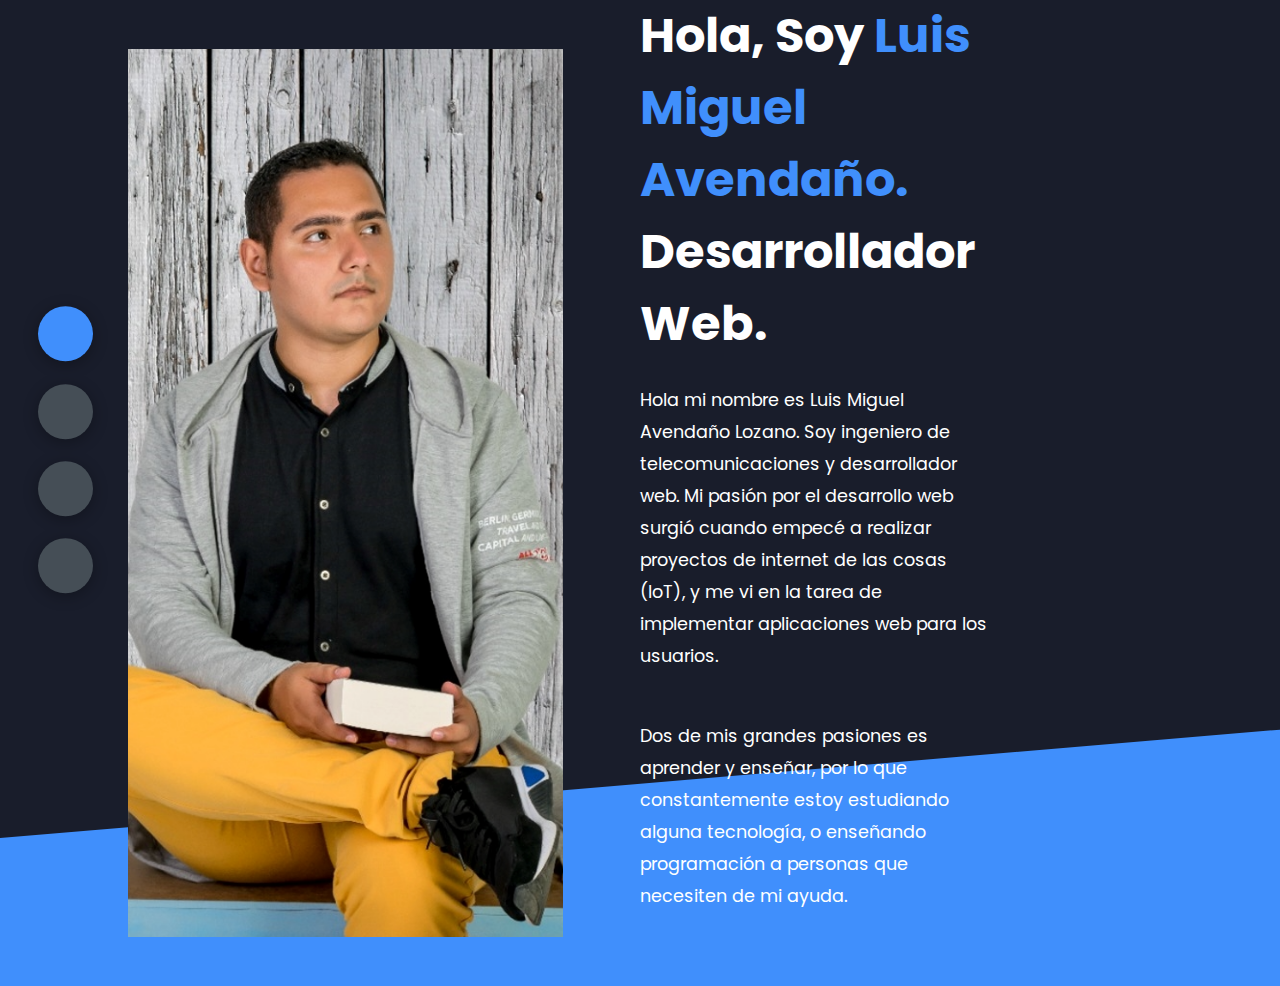
==== index.html @ c3856858 "portafolio v1" ====
<!DOCTYPE html>
<html lang="en">
  <head>
    <meta charset="UTF-8" />
    <meta http-equiv="X-UA-Compatible" content="IE=edge" />
    <meta name="viewport" content="width=device-width, initial-scale=1.0" />
    <title>Luis Miguel A.L</title>
    <link rel="stylesheet" href="styles/styles.css" />
    <link rel="preconnect" href="https://fonts.googleapis.com" />
    <link rel="preconnect" href="https://fonts.gstatic.com" crossorigin />

    <link
      rel="stylesheet"
      href="https://cdnjs.cloudflare.com/ajax/libs/font-awesome/6.1.1/css/all.min.css"
      integrity="sha512-KfkfwYDsLkIlwQp6LFnl8zNdLGxu9YAA1QvwINks4PhcElQSvqcyVLLD9aMhXd13uQjoXtEKNosOWaZqXgel0g=="
      crossorigin="anonymous"
      referrerpolicy="no-referrer"
    />
    <link
      href="https://fonts.googleapis.com/css2?family=Poppins:wght@400;500;600;700;800&display=swap"
      rel="stylesheet"
    />
  </head>
  <body class="main-content">
    <header class="container header active" id="home">
      <div class="h-shape"></div>
      <div class="header-content">
        <div class="left-header">
          <div class="image">
            <img src="img/hero.png" alt="" />
          </div>
        </div>
        <div class="right-header">
          <h1 class="name">
            Hola, Soy <span>Luis Miguel Avendaño.</span>
            Desarrollador Web.
          </h1>
          <p>
            Hola mi nombre es Luis Miguel Avendaño Lozano. Soy ingeniero de
            telecomunicaciones y desarrollador web. Mi pasión por el desarrollo
            web surgió cuando empecé a realizar proyectos de internet de las
            cosas (IoT), y me vi en la tarea de implementar aplicaciones web
            para los usuarios.
          </p>
          <p>
            Dos de mis grandes pasiones es aprender y enseñar, por lo que
            constantemente estoy estudiando alguna tecnología, o enseñando
            programación a personas que necesiten de mi ayuda.
          </p>
          <div style="margin-bottom: 50px"></div>
        </div>
      </div>
    </header>
    <main>
      <section class="container about" id="about">
        <div class="main-title">
          <h2>SOBRE <span>MÍ</span></h2>
        </div>
        <div class="about-container">
          <div class="left-about">
            <h4>Información Sobre mí</h4>
            <p>
              Me considero una persona inteligente, dedicada, por ende me gusta
              estar constantemente aprendiendo, estudiando y haciendo distintos
              proyectos que considere retadores para cada día ir puliendo mis
              habilidades. <br />
              <br />
              Hablando un poco más a nivel personal, me gustan los videojuegos,
              la tecnología, la lectura; entre mis libros favoritos se
              encuentran la tetralogía del Cementerio de los Libros Olvidados.
              (Si deseas conocer que libros conforman esta serie a un costado te
              dejo sus nombres)
            </p>
            <div class="btn-con">
              <a href="./cv.html" class="main-btn" target="_blank">
                <span class="btn-text">Download CV</span>
                <span class="btn-icon"><i class="fas fa-download"></i></span>
              </a>
            </div>
          </div>
          <div class="right-about">
            <div class="about-item">
              <div class="abt-text">
                <p class="large-text">2001</p>
                <p class="small-text">
                  La sombra del <br />
                  viento
                </p>
              </div>
            </div>
            <div class="about-item">
              <div class="abt-text">
                <p class="large-text">2008</p>
                <p class="small-text">
                  El juego del <br />
                  ángel
                </p>
              </div>
            </div>
            <div class="about-item">
              <div class="abt-text">
                <p class="large-text">2011</p>
                <p class="small-text">
                  El prisionero del <br />
                  cielo
                </p>
              </div>
            </div>
            <div class="about-item">
              <div class="abt-text">
                <p class="large-text">2016</p>
                <p class="small-text">
                  El laberinto de los <br />
                  espíritus
                </p>
              </div>
            </div>
          </div>
        </div>
        <div class="about-stats">
          <h4 class="stat-title">Mis habilidades</h4>

          <div class="card-hability">
            <div class="box">
              <span style="--i: 1">
                <img src="./img/ANGULAR.jpg" alt="" />
              </span>
              <span style="--i: 2">
                <img src="./img/CSS.png" alt="" />
              </span>
              <span style="--i: 3">
                <img src="./img/HTML.png" alt="" />
              </span>
              <span style="--i: 4">
                <img src="./img/JAVASCRIPT.png" alt="" />
              </span>
              <span style="--i: 5">
                <img src="./img/NODE.jpg" alt="" />
              </span>
              <span style="--i: 6">
                <img src="./img/react.png" alt="" />
              </span>
              <span style="--i: 7">
                <img src="./img/LARAVEL.png" alt="" />
              </span>
            </div>
          </div>
        </div>
        <h4 class="stat-title">ESTUDIO</h4>
        <div class="timeline">
          <div class="timeline-item">
            <div class="tl-icon">
              <i class="fas fa-briefcase"></i>
            </div>
            <p class="tl-duration">2018</p>
            <h5>
              Tecnólogo en sistemas de telecomunicaciones<span> - UTS.</span>
            </h5>
            <p>
              Aquí aprendí diferentes habilidades desde bases en matemáticas y
              física, telemática, y programación
            </p>
          </div>
          <div class="timeline-item">
            <div class="tl-icon">
              <i class="fas fa-briefcase"></i>
            </div>
            <p class="tl-duration">2021</p>
            <h5>Ingeniero de telecomunicaciones<span> - UTS.</span></h5>
            <p>
              Aquí seguí profundizando en la parte de redes, internet de las
              cosas, y programación.
            </p>
          </div>
          <div class="timeline-item">
            <div class="tl-icon">
              <i class="fas fa-briefcase"></i>
            </div>
            <p class="tl-duration">2021</p>
            <h5>Diplomado en redes y servidores<span> - Cedinsi.</span></h5>
            <p>
              Reforcé fundamentos de redes, servidores en Linux y Microsoft .
            </p>
          </div>
          <div class="timeline-item">
            <div class="tl-icon">
              <i class="fas fa-briefcase"></i>
            </div>
            <p class="tl-duration">2022</p>
            <h5>
              Diplomado en Desarrollo de Aplicaciones Web
              <span> - Cedinsi.</span>
            </h5>
            <p>
              Se dictaron temáticas como HTML5, CSS3, BOOTSTRAP, JAVASCRIPT y
              ANGULAR
            </p>
          </div>
          <div class="timeline-item">
            <div class="tl-icon">
              <i class="fas fa-briefcase"></i>
            </div>
            <p class="tl-duration">2020-2022</p>
            <h5>Cursos de udemy cursados<span> - Udemy</span></h5>
            <p>
              Algunos cursos en udemy que he realizado son: Master php, react,
              react con socket.io, react pro, angular, node js
            </p>
          </div>
          <div class="timeline-item">
            <div class="tl-icon">
              <i class="fas fa-briefcase"></i>
            </div>
            <p class="tl-duration">2022</p>
            <h5>
              Programación Web Full-Stack y Ciencias de Computación.<span>
                - ACADEMLO</span
              >
            </h5>
            <p>
              Aprendí habilidades como, html5, css3, javascript, react, nodejs,
              express
            </p>
          </div>
        </div>
      </section>
      <section class="container" id="portfolio">
        <div class="main-title">
          <h2>Mí <span>Portafolio</span></h2>
        </div>
        <p class="port-text">
          En esta sección encontraras algunos proyectos que he realizado.
        </p>
        <div class="portfolios">
          <div class="portfolio-item">
            <div class="image">
              <img src="img/chat.jpg" alt="" />
            </div>
            <div class="hover-items">
              <h3>Chat App</h3>
              <small style="padding: 20px"
                >Mongo - Express - Nodejs - React - Socket</small
              >
              <div class="icons">
                <a
                  href="https://github.com/luismavlo/chat-mern.git" target="_blank"
                  class="icon"
                >
                  <i class="fab fa-github"></i>
                </a>
                <a href="https://youtu.be/kZObAHcZ0ww" target="_blank" class="icon">
                  <i class="fab fa-youtube"></i>
                </a>
              </div>
            </div>
          </div>
          <div class="portfolio-item">
            <div class="image">
              <img src="img/eccomerce.jpg" alt="" />
            </div>
            <div class="hover-items">
              <h3>Ecommerce 2</h3>
              <small style="padding: 20px"
                >React - Redux - Express - PostgreSQL - Node Js - Firebase -
                Nodemailer</small
              >
              <div class="icons">
                <a
                  href="https://github.com/luismavlo/eccomerce-tech.git" target="_blank"
                  class="icon"
                >
                  <i class="fab fa-github"></i>
                  <a
                  href="https://github.com/luismavlo/eccomerce-back-node" target="_blank"
                  class="icon"
                >
                  <i class="fab fa-github"></i>
                </a>
                <a href="https://youtu.be/keUkqaNdD-c" target="_blank" class="icon">
                  <i class="fab fa-youtube"></i>
                </a>
              </div>
            </div>
          </div>
          <div class="portfolio-item">
            <div class="image">
              <img src="img/eccomerce2.jpg" alt="" />
            </div>
            <div class="hover-items">
              <h3>Ecommerce 1</h3>
              <small>React - Redux</small>
              <div class="icons">
                <a href="https://github.com/luismavlo/ecomerce-react.git" target="_blank" class="icon">
                  <i class="fab fa-github"></i>
                </a>
                <a href="https://youtu.be/U57KwLgKyEo" target="_blank" class="icon">
                  <i class="fab fa-youtube"></i>
                </a>
              </div>
            </div>
          </div>
                   
        </div>
      </section>
      <!--FUTURA SECCIÓN-->
      <section class="container contact" id="contact">
        <div class="contact-container">
          <div class="main-title">
            <h2>Contacto</h2>
          </div>
          <div class="contact-content-con">
            <div class="left-contact">
              <h4>Contactame aquí</h4>
              <p>Aquí podras encontrar mis datos de contacto.</p>
              <div class="contact-info">
                <div class="contact-item">
                  <div class="icon">
                    <i class="fas fa-map-marker-alt"></i>
                    <span>Ubicación: </span>
                  </div>
                  <p>Bucaramanga, Colombia</p>
                </div>
                <div class="contact-item">
                  <div class="icon">
                    <i class="fas fa-envelope"></i>
                    <span>Email: </span>
                  </div>
                  <p>
                    <span>lmavendano1597@gmail.com</span>
                  </p>
                </div>
                <div class="contact-item">
                  <div class="icon">
                    <i class="fas fa-user-graduate"></i>
                    <span>Número de telefono: </span>
                  </div>
                  <p>
                    <span> +57 3126382244</span>
                  </p>
                </div>
              </div>
              <div class="contact-icons">
                <div class="contact-icon">
                  <a
                    href="https://www.linkedin.com/in/luis-miguel-avenda%C3%B1o-lozano-035195234/"
                    target="_blank"
                  >
                    <i class="fa-brands fa-linkedin-in"></i>
                  </a>
                  <a
                    href="https://www.instagram.com/luismiguelavlo/?hl=es"
                    target="_blank"
                  >
                    <i class="fa-brands fa-instagram"></i>
                  </a>
                  <a href="https://github.com/luismavlo" target="_blank">
                    <i class="fab fa-github"></i>
                  </a>
                  <a
                    href="https://www.youtube.com/channel/UC954n3JwLlXGD5MeHzyt_1w"
                    target="_blank"
                  >
                    <i class="fab fa-youtube"></i>
                  </a>
                </div>
              </div>
            </div>
            <div class="right-contact">
              <iframe src="https://www.google.com/maps/embed?pb=!1m18!1m12!1m3!1d63344.938042025344!2d-73.16799765674305!3d7.119204683863958!2m3!1f0!2f0!3f0!3m2!1i1024!2i768!4f13.1!3m3!1m2!1s0x8e68157af751c0ed%3A0x75a0e4551148c36c!2sBucaramanga%2C%20Santander!5e0!3m2!1ses!2sco!4v1654358899063!5m2!1ses!2sco" width="400" height="300" style="border:0;" allowfullscreen="" loading="lazy" referrerpolicy="no-referrer-when-downgrade"></iframe>
              <div class="submit-btn">
                <a href="./cv.html" class="main-btn" target="_blank">
                  <span class="btn-text">Download CV</span>
                  <span class="btn-icon"
                    ><i class="fas fa-download"></i
                  ></span>
                </a>
              </div>
            </div>
          </div>
        </div>
      </section>
    </main>

    <div class="controls">
      <div class="control active-btn" data-id="home">
        <i class="fas fa-home"></i>
      </div>
      <div class="control" data-id="about">
        <i class="fas fa-user"></i>
      </div>
      <div class="control" data-id="portfolio">
        <i class="fas fa-briefcase"></i>
      </div>
      <!--FUTURO LINK PARA FUTURA SECCIÓN-->
      <div class="control" data-id="contact">
        <i class="fas fa-envelope-open"></i>
      </div>
    </div>
    <script src="app.js"></script>
  </body>
</html>
---- styles/styles.css ----
* {
  margin: 0;
  padding: 0;
  box-sizing: border-box;
  list-style: none;
}

:root {
  --color-primary: #191d2b;
  --color-secondary: #408FFC;
  --color-white: #FFFFFF;
  --color-black: #000;
  --color-grey0: #f8f8f8;
  --color-grey-1: #dbe1e8;
  --color-grey-2: #b2becd;
  --color-grey-3: #6c7983;
  --color-grey-4: #454e56;
  --color-grey-5: #2a2e35;
  --color-grey-6: #12181b;
  --br-sm-2: 14px;
  --box-shadow-1: 0 3px 15px rgba(0,0,0,.3);
}



body {
  background-color: var(--color-primary);
  font-family: "Poppins", sans-serif;
  font-size: 1.1rem;
  color: var(--color-white);
  transition: all 0.4s ease-in-out;
}

a {
  display: inline-block;
  text-decoration: none;
  color: inherit;
  font-family: inherit;
}

header {
  min-height: 100vh;
  color: var(--color-white);
  overflow: hidden;
  padding: 0 !important;
}

section {
  min-height: 100vh;
  width: 100%;
  position: absolute;
  left: 0;
  top: 0;
  padding: 3rem 18rem;
}

.container {
  overflow: hidden;
  display: none;
  transform: translateY(-100%) scale(0);
  transition: all 0.4s ease-in-out;
  background-color: var(--color-primary);
}

.active {
  display: block;
  animation: appear 1s ease-in-out;
  transform: translateY(0) scaleY(1);
}
@keyframes appear {
  0% {
    transform: translateY(-100%) scaleY(0);
  }
  100% {
    transform: translateY(0) scaleY(1);
  }
}

.controls {
  position: fixed;
  z-index: 10;
  top: 50%;
  left: 3%;
  display: flex;
  flex-direction: column;
  align-items: center;
  justify-content: center;
  transform: translateY(-50%);
}
.controls .control {
  padding: 1rem;
  cursor: pointer;
  background-color: var(--color-grey-4);
  width: 55px;
  height: 55px;
  border-radius: 50%;
  display: flex;
  justify-content: center;
  align-items: center;
  margin: 0.7rem 0;
  box-shadow: var(--box-shadow-1);
}
.controls .control i {
  font-size: 1.2rem;
  color: var(--color-grey-2);
  pointer-events: none;
}
.controls .active-btn {
  background-color: var(--color-secondary);
  transition: all 0.4s ease-in-out;
}
.controls .active-btn i {
  color: var(--color-white);
}

.theme-btn {
  top: 5%;
  right: 3%;
  width: 70px;
  height: 70px;
  border-radius: 50%;
  background-color: var(--color-grey-4);
  cursor: pointer;
  position: fixed;
  display: flex;
  justify-content: center;
  align-items: center;
  box-shadow: 0 3px 15px rgba(0, 0, 0, 0.3);
  transition: all 0.1s ease-in-out;
}
.theme-btn:active {
  transform: translateY(-3px);
}
.theme-btn i {
  font-size: 1.4rem;
  color: var(--color-grey-2);
  pointer-events: none;
}

/*Header-content*/
.header-content {
  display: grid;
  grid-template-columns: repeat(2, 1fr);
  min-height: 100vh;
}
.header-content .left-header {
  display: flex;
  align-items: center;
  position: relative;
}
.h-shape {
  transition: all 0.4s ease-in-out;
  width: 100%;
  height: 100%;
  background-color: var(--color-secondary);
  position: absolute;
  left: 0;
  top: 0;
  z-index: -1;
  clip-path: polygon(0 85%, 100% 74%, 100% 100%, 0% 100%);
}
.header-content .left-header .image {
  border-radius: var(--br-sm-2);
  height: 90%;
  width: 68%;
  margin-left: 8rem;
  background-color: var(--color-black);
  transition: all 0.4s ease-in-out;
}
.header-content .left-header .image img {
  width: 100%;
  height: 100%;
  object-fit: cover;
  transition: all 0.4s ease-in-out;

}
.header-content .left-header .image img:hover {
  filter: grayscale(0);
}
.header-content .right-header {
  display: flex;
  flex-direction: column;
  justify-content: center;
  padding-right: 18rem;
}
.header-content .right-header .name {
  font-size: 3rem;
}
.header-content .right-header .name span {
  color: var(--color-secondary);
}
.header-content .right-header p {
  margin: 1.5rem 0;
  line-height: 2rem;
}

/*About*/
.about-container {
  display: grid;
  grid-template-columns: repeat(2, 1fr);
  padding-top: 3.5rem;
  padding-bottom: 5rem;
}
.about-container .right-about {
  display: grid;
  grid-template-columns: repeat(2, 1fr);
  grid-gap: 2rem;
}
.about-container .right-about .about-item {
  border: 1px solid var(--color-grey-5);
  border-radius: 5px;
  transition: all 0.4s ease-in-out;
  box-shadow: 1px 2px 15px rgba(0, 0, 0, 0.1);
}
.about-container .right-about .about-item:hover {
  cursor: default;
  transform: translateY(-5px);
  border: 1px solid var(--color-secondary);
  box-shadow: 1px 4px 15px rgba(0, 0, 0, 0.32);
}
.about-container .right-about .about-item .abt-text {
  padding: 1.5rem;
  display: flex;
  flex-direction: column;
}
.about-container .right-about .about-item .abt-text .large-text {
  font-size: 3rem;
  font-weight: 700;
  color: var(--color-secondary);
}
.about-container .right-about .about-item .abt-text .small-text {
  padding-left: 3rem;
  position: relative;
  text-transform: uppercase;
  font-size: 1.2rem;
  color: var(--color-grey-1);
  letter-spacing: 2px;
}
.about-container .right-about .about-item .abt-text .small-text::before {
  content: "";
  position: absolute;
  left: 0;
  top: 15px;
  width: 2rem;
  height: 2px;
  background-color: var(--color-grey-5);
}
.about-container .left-about {
  padding-right: 5rem;
}
.about-container .left-about p {
  line-height: 2rem;
  padding: 1rem;
  color: var(--color-grey-1);
}
.about-container .left-about h4 {
  font-size: 2rem;
  text-transform: uppercase;
}

.about-stats {
  padding-bottom: 4rem;
  overflow: hidden;
}
.about-stats .progress-bars {
  display: grid;
  grid-template-columns: repeat(2, 1fr);
  grid-gap: 2rem;
}
.about-stats .progress-bars .progress-bar {
  display: flex;
  flex-direction: column;
}
.about-stats .progress-bars .progress-bar .prog-title {
  text-transform: uppercase;
  font-weight: 500;
}
.about-stats .progress-bars .progress-bar .progress-con {
  display: flex;
  align-items: center;
}
.about-stats .progress-bars .progress-bar .progress-con .prog-text {
  color: var(--color-grey-2);
}
.about-stats .progress-bars .progress-bar .progress-con .progress {
  width: 100%;
  height: 0.45rem;
  background-color: var(--color-grey-4);
  margin-left: 1rem;
  position: relative;
}
.about-stats .progress-bars .progress-bar .progress-con .progress span {
  position: absolute;
  top: 0;
  left: 0;
  height: 100%;
  background-color: var(--color-secondary);
  transition: all 0.4s ease-in-out;
  width: 60%;
}
.about-stats .progress-bars .progress-bar .progress-con .progress .html {
  width: 80%;
}
.about-stats .progress-bars .progress-bar .progress-con .progress .css {
  width: 95%;
}
.about-stats .progress-bars .progress-bar .progress-con .progress .js {
  width: 75%;
}
.about-stats .progress-bars .progress-bar .progress-con .progress .react {
  width: 60%;
}
.about-stats .progress-bars .progress-bar .progress-con .progress .node {
  width: 87%;
}
.about-stats .progress-bars .progress-bar .progress-con .progress .python {
  width: 70%;
}

.stat-title {
  text-transform: uppercase;
  font-size: 1.4rem;
  text-align: center;
  padding: 3.5rem 0;
  position: relative;
}
.stat-title::before {
  content: "";
  position: absolute;
  left: 50%;
  top: 0;
  width: 40%;
  height: 1px;
  background-color: var(--color-grey-5);
  transform: translateX(-50%);
}

/*Timeline*/
.timeline {
  display: grid;
  grid-template-columns: repeat(2, 1fr);
  grid-gap: 2rem;
  padding-bottom: 3rem;
}
.timeline .timeline-item {
  position: relative;
  padding-left: 3rem;
  border-left: 1px solid var(--color-grey-5);
}
.timeline .timeline-item .tl-icon {
  position: absolute;
  left: -27px;
  top: 0;
  background-color: var(--color-secondary);
  width: 50px;
  height: 50px;
  border-radius: 50%;
  display: flex;
  align-items: center;
  justify-content: center;
}
.timeline .timeline-item .tl-icon i {
  font-size: 1.3rem;
}
.timeline .timeline-item .tl-duration {
  padding: 0.2rem 0.6rem;
  background-color: var(--color-grey-5);
  border-radius: 15px;
  display: inline-block;
  font-size: 0.8rem;
  text-transform: uppercase;
  font-weight: 500;
}
.timeline .timeline-item h5 {
  padding: 1rem 0;
  text-transform: uppercase;
  font-size: 1.3rem;
  font-weight: 600;
}
.timeline .timeline-item h5 span {
  color: var(--color-grey-2);
  font-weight: 500;
  font-size: 1.2rem;
}
.timeline .timeline-item p {
  color: var(--color-grey-2);
}

.port-text {
  padding: 2rem 0;
  text-align: center;
}

.portfolios {
  display: grid;
  grid-template-columns: repeat(3, 1fr);
  grid-gap: 2rem;
  margin-top: 3rem;
}
.portfolios .portfolio-item {
  position: relative;
  border-radius: 15px;
}
.portfolios .portfolio-item img {
  width: 100%;
  height: 300px;
  object-fit: cover;
  border-radius: 15px;
}
.portfolios .portfolio-item .hover-items {
  width: 100%;
  height: 100%;
  background-color: var(--color-secondary);
  position: absolute;
  left: 0;
  top: 0;
  border-radius: 15px;
  display: flex;
  justify-content: center;
  align-items: center;
  flex-direction: column;
  opacity: 0;
  transform: scale(0);
  transition: all 0.4s ease-in-out;
}
.portfolios .portfolio-item .hover-items h3 {
  font-size: 1.5rem;
  color: var(--color-white);
  margin-bottom: 1.5rem;
}
.portfolios .portfolio-item .hover-items .icons {
  display: flex;
  justify-content: center;
  align-items: center;
}
.portfolios .portfolio-item .hover-items .icons .icon {
  background-color: var(--color-primary);
  border-radius: 50%;
  width: 50px;
  height: 50px;
  display: flex;
  align-items: center;
  justify-content: center;
  margin: 0 1rem;
  cursor: pointer;
  transition: all 0.4s ease-in-out;
}
.portfolios .portfolio-item .hover-items .icons .icon i {
  font-size: 1.5rem;
  color: var(--color-white);
  margin: 0 1rem;
}
.portfolios .portfolio-item .hover-items .icons .icon:hover {
  background-color: var(--color-white);
}
.portfolios .portfolio-item .hover-items .icons .icon:hover i {
  color: var(--color-primary);
}

.portfolio-item:hover .hover-items {
  opacity: 1;
  transform: scale(1);
}

.blogs {
  display: grid;
  grid-template-columns: repeat(3, 1fr);
  grid-gap: 2rem;
  margin-top: 3rem;
}
.blogs .blog {
  position: relative;
  background-color: var(--color-grey-5);
  border-radius: 5px;
  box-shadow: 1px 1px 20px rgba(0, 0, 0, 0.1);
  transition: all 0.4s ease-in-out;
}
.blogs .blog:hover {
  box-shadow: 1px 1px 20px rgba(0, 0, 0, 0.3);
  transform: translateY(-5px);
  transition: all 0.4s ease-in-out;
}
.blogs .blog:hover img {
  filter: grayscale(0);
  transform: scale(1.1);
  box-shadow: 0px 4px 15px rgba(0, 0, 0, 0.8);
}
.blogs .blog img {
  width: 100%;
  height: 300px;
  object-fit: cover;
  border-top-left-radius: 5px;
  border-top-right-radius: 5px;
  filter: grayscale(100%);
  transition: all 0.4s ease-in-out;
}
.blogs .blog .blog-text {
  margin-top: -7px;
  padding: 1.1rem;
  border-top: 8px solid var(--color-secondary);
}
.blogs .blog .blog-text h4 {
  font-size: 1.5rem;
  margin-bottom: 0.7rem;
  transition: all 0.4s ease-in-out;
  cursor: pointer;
}
.blogs .blog .blog-text h4:hover {
  color: var(--color-secondary);
}
.blogs .blog .blog-text p {
  color: var(--color-grey-2);
  line-height: 2rem;
  padding-bottom: 1rem;
}

.contact-content-con {
  display: flex;
  padding-top: 3.5rem;
}
.contact-content-con .left-contact {
  flex: 2;
}
.contact-content-con .left-contact h4 {
  margin-top: 1rem;
  font-size: 2rem;
  text-transform: uppercase;
}
.contact-content-con .left-contact p {
  margin: 1rem 0;
  line-height: 2rem;
}
.contact-content-con .left-contact .contact-info .contact-item {
  display: flex;
  align-items: center;
  justify-content: space-between;
}
.contact-content-con .left-contact .contact-info .contact-item p {
  margin: 0.3rem 0 !important;
  padding: 0 !important;
}
.contact-content-con .left-contact .contact-info .contact-item .icon {
  display: grid;
  grid-template-columns: 40px 1fr;
}
.contact-content-con .left-contact .contact-info .contact-item .icon i {
  display: flex;
  align-items: center;
  font-size: 1.3rem;
}
.contact-content-con .left-contact .contact-icon {
  display: flex;
  margin-top: 2rem;
}
.contact-content-con .left-contact .contact-icon a {
  display: flex;
  align-items: center;
  color: var(--color-white);
  background-color: var(--color-grey-5);
  cursor: pointer;
  justify-content: center;
  width: 50px;
  height: 50px;
  border-radius: 50%;
  margin: 0 0.4rem;
  transition: all 0.4s ease-in-out;
}
.contact-content-con .left-contact .contact-icon a:hover {
  background-color: var(--color-secondary);
}
.contact-content-con .left-contact .contact-icon a:hover i {
  color: var(--color-primary);
}
.contact-content-con .left-contact .contact-icon a i {
  display: flex;
  align-items: center;
  justify-content: center;
  font-size: 1.3rem;
}
.contact-content-con .right-contact {
  overflow: hidden;
  flex: 3;
  margin-left: 3rem;
}
.contact-content-con .right-contact .input-control {
  margin: 1.5rem 0;
}
.contact-content-con .right-contact .input-control input, .contact-content-con .right-contact .input-control textarea {
  border-radius: 30px;
  font-weight: inherit;
  font-size: inherit;
  font-family: inherit;
  padding: 0.8rem 1.1rem;
  outline: none;
  border: none;
  background-color: var(--color-grey-5);
  width: 100%;
  color: var(--color-white);
  resize: none;
}
.contact-content-con .right-contact .i-c-2 {
  display: flex;
}
.contact-content-con .right-contact .i-c-2 :last-child {
  margin-left: 1.5rem;
}
.contact-content-con .right-contact .submit-btn {
  display: flex;
  justify-content: flex-start;
}

/*Independed components*/
.btn-con {
  display: flex;
  align-self: flex-start;
}

.main-btn {
  border-radius: 30px;
  color: inherit;
  font-weight: 600;
  position: relative;
  border: 1px solid var(--color-secondary);
  display: flex;
  align-self: flex-start;
  align-items: center;
  overflow: hidden;
}

.main-btn .btn-text {
  padding: 0 2rem;
}
.main-btn .btn-icon {
  background-color: var(--color-secondary);
  display: flex;
  align-items: center;
  justify-content: center;
  border-radius: 50%;
  padding: 1rem;
}



.main-btn::before {
  content: "";
  position: absolute;
  top: 0;
  right: 0;
  transform: translateX(100%);
  transition: all 0.4s ease-out;
  z-index: -1;
}
.main-btn:hover {
  transition: all 0.4s ease-out;
}
.main-btn:hover::before {
  width: 100%;
  height: 100%;
  background-color: var(--color-secondary);
  transform: translateX(0);
  transition: all 0.4s ease-out;
}

.main-title {
  text-align: center;
}
.main-title h2 {
  position: relative;
  text-transform: uppercase;
  font-size: 4rem;
  font-weight: 700;
}
.main-title h2 span {
  color: var(--color-secondary);
}
.main-title h2 .bg-text {
  position: absolute;
  top: 50%;
  left: 50%;
  color: var(--color-grey-5);
  transition: all 0.4s ease-in-out;
  z-index: -1;
  transform: translate(-50%, -50%);
  font-weight: 800;
  font-size: 6.3rem;
}

.about-container .left-about p {
  padding-left: 0;
}

@media screen and (max-width: 970px){
  .controls {
    top: auto;
    bottom: 0;
    flex-direction: row;
    justify-content: center;
    left: 50%;
    transform: translateX(-50%);
    width: 100%;
    background-color: var(--color-grey-5);
  }
  .controls .control {
    margin: 1rem 0.3rem;
  }
}

@media screen and (max-width: 600px) {
  header {
    padding: 0 !important;
  }

  .theme-btn {
    width: 50px;
    height: 50px;
  }

  .header-content {
    grid-template-columns: repeat(1, 1fr);
    padding-bottom: 6rem;
  }

  .left-header .h-shape {
    display: none;
  }

  .right-header {
    grid-row: 1;
    padding-right: 0rem !important;
    width: 90%;
    margin: 0 auto;
  }
  .right-header .name {
    font-size: 2.5rem !important;
    text-align: center;
    padding-top: 3rem;
  }

  .header-content .left-header .image {
    margin: 0 auto;
    width: 90%;
  }

  .controls {
    top: auto;
    bottom: 0;
    flex-direction: row;
    justify-content: center;
    left: 50%;
    transform: translateX(-50%);
    width: 100%;
    background-color: var(--color-grey-5);
  }
  .controls .control {
    margin: 1rem 0.3rem;
  }

  .about-container {
    grid-template-columns: repeat(1, 1fr);
  }
  .about-container .right-about {
    grid-template-columns: repeat(1, 1fr);
    padding-top: 2.5rem;
  }
  .about-container .left-about {
    padding-right: 0;
  }
  .about-container .left-about p {
    padding-left: 0;
  }

  .timeline {
    grid-template-columns: repeat(1, 1fr);
    padding-bottom: 6rem;
  }

  .container {
    padding: 2rem 2.5rem !important;
  }

  .about-stats .progress-bars {
    grid-template-columns: repeat(1, 1fr);
  }

  .portfolios {
    grid-template-columns: repeat(1, 1fr);
    padding-bottom: 6rem;
    margin-top: 1rem;
  }

  .blogs {
    grid-template-columns: repeat(1, 1fr);
    padding-bottom: 6rem;
  }

  .contact-content-con {
    flex-direction: column;
  }
  .contact-content-con .right-contact {
    margin-left: 0;
    margin-top: 2.5rem;
  }

  .contact-content-con .right-contact .i-c-2 {
    flex-direction: column;
  }

  .contact-content-con .right-contact .i-c-2 :last-child {
    margin-left: 0;
    margin-top: 1.5rem;
  }

  .contact-content-con .right-contact {
    margin-bottom: 6rem;
  }

  .contact-item {
    flex-direction: column;
    margin: 1rem 0;
  }
  .contact-item p {
    font-size: 15px;
    color: var(--color-grey-2);
  }
  .contact-item span {
    font-size: 15px;
  }
  .contact-item .icon {
    grid-template-columns: 25px 1fr;
  }

  .main-title h2 {
    font-size: 2rem;
  }
  .main-title h2 span {
    font-size: 2.3rem;
  }
  .main-title h2 .bg-text {
    font-size: 2.3rem;
  }
}
@media screen and (max-width: 1432px) {
  .container {
    padding: 7rem 11rem;
  }

  .contact-content-con {
    flex-direction: column;
  }
  .contact-content-con .right-contact {
    margin-left: 0;
    margin-top: 2.5rem;
  }

  .contact-content-con .right-contact .i-c-2 {
    flex-direction: column;
  }

  .contact-content-con .right-contact .i-c-2 :last-child {
    margin-left: 0;
    margin-top: 1.5rem;
  }

  .contact-content-con .right-contact {
    margin-bottom: 6rem;
  }

  .main-title h2 .bg-text {
    font-size: 5.5rem;
  }
}
@media screen and (max-width: 1250px) {
  .blogs {
    grid-template-columns: repeat(2, 1fr);
    margin-top: 6rem;
  }

  .portfolios {
    grid-template-columns: repeat(2, 1fr);
  }

  .header-content .right-header {
    padding-right: 9rem;
  }
}
@media screen and (max-width: 660px) {
  .blogs {
    grid-template-columns: repeat(1, 1fr);
  }

  .portfolios {
    grid-template-columns: repeat(1, 1fr);
  }
}
@media screen and (max-width: 1070px) {
  .about-container {
    grid-template-columns: repeat(1, 1fr);
  }
  .about-container .right-about {
    padding-top: 2.5rem;
  }

  .main-title h2 {
    font-size: 4rem;
  }
  .main-title h2 span {
    font-size: 4rem;
  }
  .main-title h2 .bg-text {
    font-size: 4.5rem;
  }
}
@media screen and (max-width: 970px) {
  .container {
    padding: 7rem 6rem;
  }

  .about-container .left-about {
    padding-right: 0rem;
  }

  .header-content {
    grid-template-columns: repeat(1, 1fr);
    padding-bottom: 6rem;
  }

  .left-header .h-shape {
    display: none;
  }
  .left-header .image {
    width: 90% !important;
    margin: 0 auto !important;
  }

  .right-header {
    grid-row: 1;
    padding-right: 0rem !important;
    width: 90%;
    margin: 0 auto;
  }
  .right-header .name {
    font-size: 2.5rem !important;
    text-align: center;
    padding-top: 3rem;
  }
}
@media screen and (max-width: 700px) {
  .container {
    padding: 7rem 3rem;
  }

  .about-stats .progress-bars {
    grid-template-columns: repeat(1, 1fr);
  }

  .about-container .right-about {
    grid-template-columns: repeat(1, 1fr);
  }

  .timeline {
    grid-template-columns: repeat(1, 1fr);
  }

  .main-title h2 {
    font-size: 3rem;
  }
  .main-title h2 span {
    font-size: 3rem;
  }
  .main-title h2 .bg-text {
    font-size: 4rem;
  }
}

.card-hability{
  display: flex;
  justify-content: center;
  align-items: center;
  height: auto;
  min-height: 50vh;

  overflow: hidden;
}

.box{
  position: relative;
  width: 200px;
  height: 200px;
  transform-style: preserve-3d;
  animation: animate 20s linear infinite;
}

@keyframes animate
{
  0%{
    transform: perspective(1000px) rotateY(0deg);
  }
  100%{
    transform: perspective(1000px) rotateY(360deg);
  }
}

.box span{
  position:absolute;
  top: 0;
  left: 0;
  width: 100%;
  height: 100%;
  transform-origin: center;
  transform-style: preserve-3d;
  transform: rotateY(calc(var(--i) * 45deg)) translateZ(400px);
  -webkit-box-reflect: below 0px linear-gradient(transparent, transparent, #0004);
}

.box span img{
  position: absolute;
  top: 0;
  left: 0;
  width: 100%;
  height: 100%;
  object-fit: cover;
}

.pdf{
  width: 100%;
  height: 100%;
  min-height: 100vh;
}

/*# sourceMappingURL=styles.css.map */
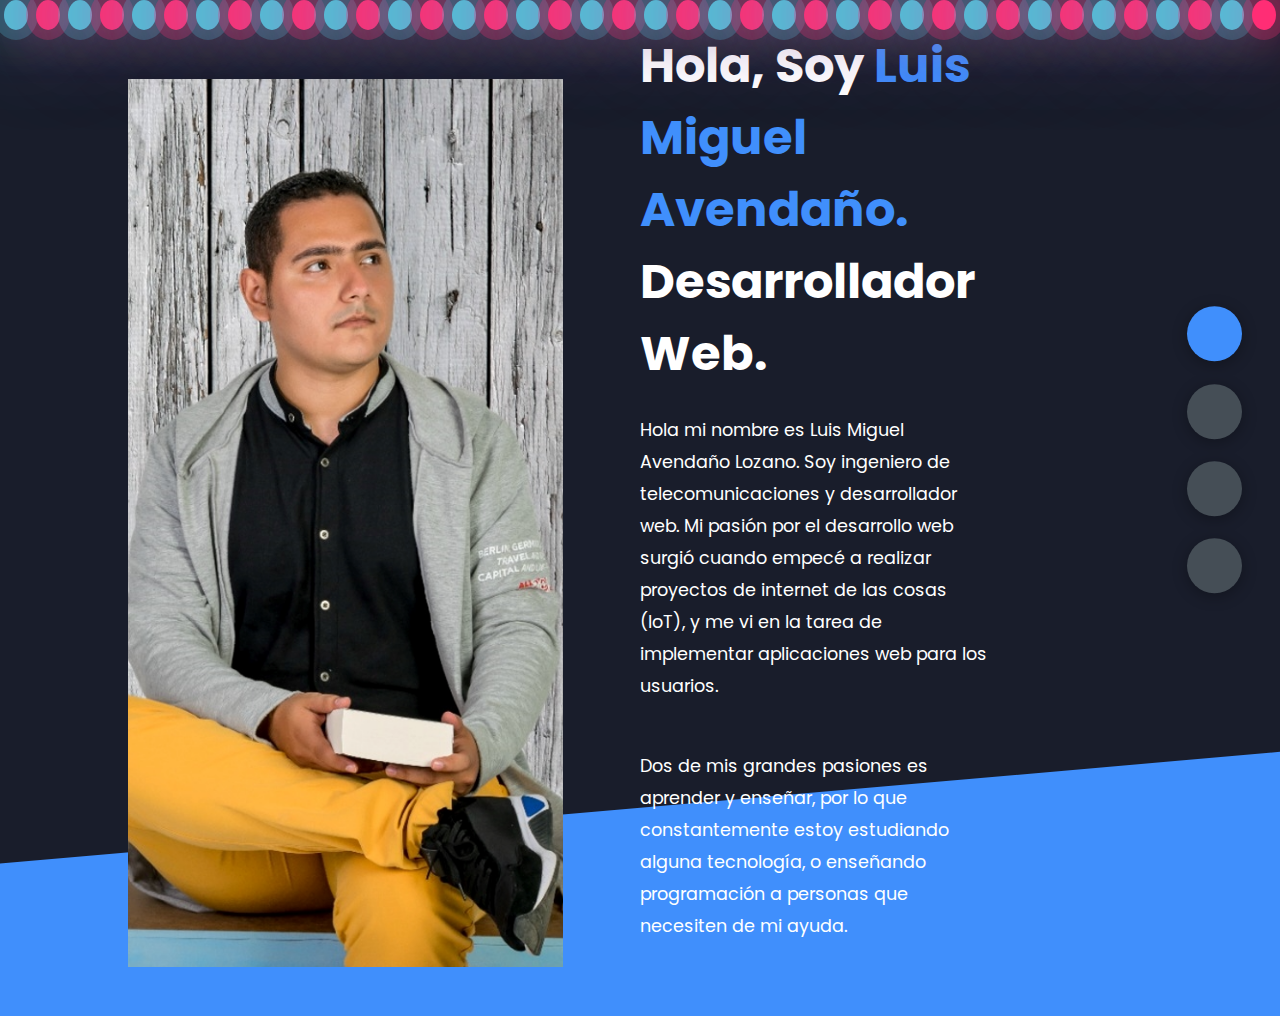
==== commit b3099850: "cambio cv, y agrego de animaciones" ====
--- a/index.html
+++ b/index.html
@@ -23,6 +23,48 @@
   </head>
   <body class="main-content">
     <header class="container header active" id="home">
+      <div class="bubbles">
+        <span style="--i:11;"></span>
+        <span style="--i:12;"></span>
+        <span style="--i:24;"></span>
+        <span style="--i:10;"></span>
+        <span style="--i:14;"></span>
+        <span style="--i:23;"></span>
+        <span style="--i:18;"></span>
+        <span style="--i:16;"></span>
+        <span style="--i:19;"></span>
+        <span style="--i:20;"></span>
+        <span style="--i:22;"></span>
+        <span style="--i:25;"></span>
+        <span style="--i:18;"></span>
+        <span style="--i:21;"></span>
+        <span style="--i:15;"></span>
+        <span style="--i:13;"></span>
+        <span style="--i:26;"></span>
+        <span style="--i:17;"></span>
+        <span style="--i:13;"></span>
+        <span style="--i:28;"></span>
+        <span style="--i:11;"></span>
+        <span style="--i:12;"></span>
+        <span style="--i:24;"></span>
+        <span style="--i:10;"></span>
+        <span style="--i:14;"></span>
+        <span style="--i:23;"></span>
+        <span style="--i:18;"></span>
+        <span style="--i:16;"></span>
+        <span style="--i:19;"></span>
+        <span style="--i:20;"></span>
+        <span style="--i:22;"></span>
+        <span style="--i:25;"></span>
+        <span style="--i:18;"></span>
+        <span style="--i:21;"></span>
+        <span style="--i:15;"></span>
+        <span style="--i:13;"></span>
+        <span style="--i:26;"></span>
+        <span style="--i:17;"></span>
+        <span style="--i:13;"></span>
+        <span style="--i:28;"></span>
+      </div>
       <div class="h-shape"></div>
       <div class="header-content">
         <div class="left-header">
@@ -223,8 +265,12 @@
             </p>
           </div>
         </div>
+        <div class="content-button">
+          <a href="https://drive.google.com/drive/folders/1d8fc55Mh4RNvC99mpMEtfPZAAcCBE6o-?usp=sharing" class="btn-certifications" target="_blank">Ver todos los certificados &rarr; </a>
+        </div>
       </section>
       <section class="container" id="portfolio">
+        
         <div class="main-title">
           <h2>Mí <span>Portafolio</span></h2>
         </div>
@@ -239,7 +285,9 @@
             <div class="hover-items">
               <h3>Chat App</h3>
               <small style="padding: 20px"
-                >Mongo - Express - Nodejs - React - Socket</small
+                >Esta es una aplicación de chat que utiliza tecnologías como:
+                Mongo - Express - Nodejs - React - Socket
+                </small
               >
               <div class="icons">
                 <a
@@ -251,6 +299,9 @@
                 <a href="https://youtu.be/kZObAHcZ0ww" target="_blank" class="icon">
                   <i class="fab fa-youtube"></i>
                 </a>
+                <a href="https://chat-reactsocket.herokuapp.com/" target="_blank" class="icon">
+                  <i class="fa-solid fa-globe"></i>
+                </a>
               </div>
             </div>
           </div>
@@ -258,10 +309,11 @@
             <div class="image">
               <img src="img/eccomerce.jpg" alt="" />
             </div>
-            <div class="hover-items">
-              <h3>Ecommerce 2</h3>
-              <small style="padding: 20px"
-                >React - Redux - Express - PostgreSQL - Node Js - Firebase -
+            <div class="hover-items" style="padding: 20px">
+              <h3>Ecommerce</h3>
+              <small
+                >Tienda en linea utilizando tecnologías como:
+                React - Redux - Express - PostgreSQL - Node Js - Firebase -
                 Nodemailer</small
               >
               <div class="icons">
@@ -279,22 +331,25 @@
                 <a href="https://youtu.be/keUkqaNdD-c" target="_blank" class="icon">
                   <i class="fab fa-youtube"></i>
                 </a>
+                <a href="https://ecommerce-tech.netlify.app/" target="_blank" class="icon">
+                  <i class="fa-solid fa-globe"></i>
+                </a>
               </div>
             </div>
           </div>
           <div class="portfolio-item">
             <div class="image">
-              <img src="img/eccomerce2.jpg" alt="" />
-            </div>
-            <div class="hover-items">
-              <h3>Ecommerce 1</h3>
-              <small>React - Redux</small>
+              <img src="img/natours.png" alt="" />
+            </div>
+            <div class="hover-items" style="padding: 20px">
+              <h3>Natours</h3>
+              <small>Esta aplicación solo es el diseño y estructura, no tiene funcionalidad fue construida con HTML y CSS(SASS)</small>
               <div class="icons">
-                <a href="https://github.com/luismavlo/ecomerce-react.git" target="_blank" class="icon">
+                <a href="https://github.com/luismavlo/natours.git" target="_blank" class="icon">
                   <i class="fab fa-github"></i>
                 </a>
-                <a href="https://youtu.be/U57KwLgKyEo" target="_blank" class="icon">
-                  <i class="fab fa-youtube"></i>
+                <a href="https://monumental-stardust-f3477f.netlify.app/" target="_blank" class="icon">
+                  <i class="fa-solid fa-globe"></i>
                 </a>
               </div>
             </div>
--- a/styles/styles.css
+++ b/styles/styles.css
@@ -43,6 +43,45 @@
   color: var(--color-white);
   overflow: hidden;
   padding: 0 !important;
+  position: relative;
+}
+
+.bubbles{
+  position: relative;
+  display: flex;
+}
+
+.bubbles span{
+  position: relative;
+  width: 30px;
+  height: 30px;
+  background: #4fc3dc;
+  margin: 0 4px;
+  border-radius: 50%;
+  box-shadow: 0 0 0 10px #4fc3dc44,
+  0 0 50px #4fc3dc,
+  0 0 100px #4fc3dc;
+  animation: animatebubble 15s linear infinite;
+  animation-duration: calc(125s / var(--i));
+}
+
+.bubbles span:nth-child(even)
+{
+  background: #ff2d75;
+  box-shadow: 0 0 0 10px #ff2d7544,
+  0 0 50px #ff2d75,
+  0 0 100px #ff2d75;
+}
+
+@keyframes animatebubble
+{
+  0%
+  {
+    transform: translateY(100vh) scale(0);
+  }
+  100%{
+    transform: translateY(-10vh) scale(1);
+  }
 }
 
 section {
@@ -80,7 +119,7 @@
   position: fixed;
   z-index: 10;
   top: 50%;
-  left: 3%;
+  right: 3%;
   display: flex;
   flex-direction: column;
   align-items: center;
@@ -384,6 +423,31 @@
 }
 .timeline .timeline-item p {
   color: var(--color-grey-2);
+}
+
+.content-button{
+  width: 100%;
+  align-items: center;
+  display: flex;
+  justify-content: center;
+}
+
+.content-button .btn-certifications {
+  display: inline-block;
+  text-decoration: none;
+  border-bottom: 1px solid var(--color-white);
+  padding: 3px;
+  transition: all .2s;
+}
+
+.content-button .btn-certifications:hover {
+  background-color: var(--color-white);
+  color: var(--color-primary);
+  transform: translateY(-2px);
+}
+
+.content-button .btn-certifications:active {
+  transform: translateY(0px);
 }
 
 .port-text {
